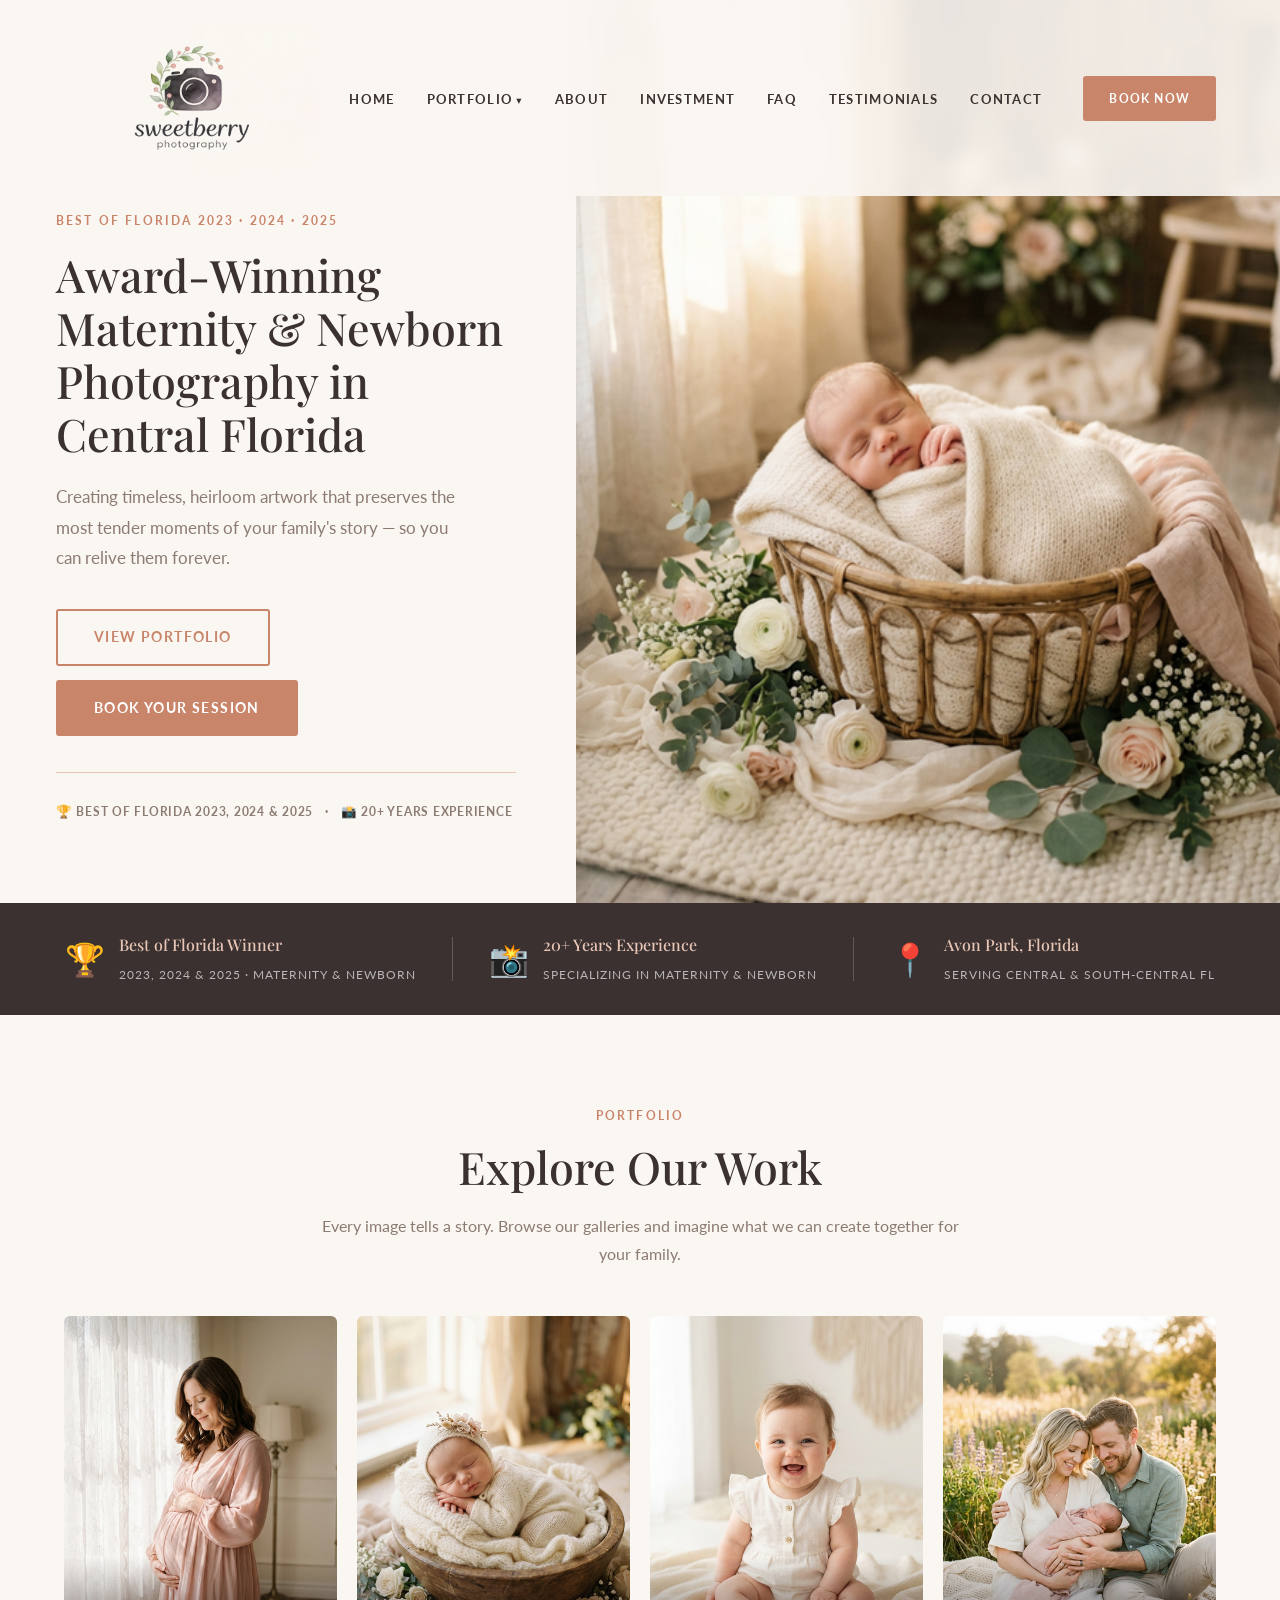
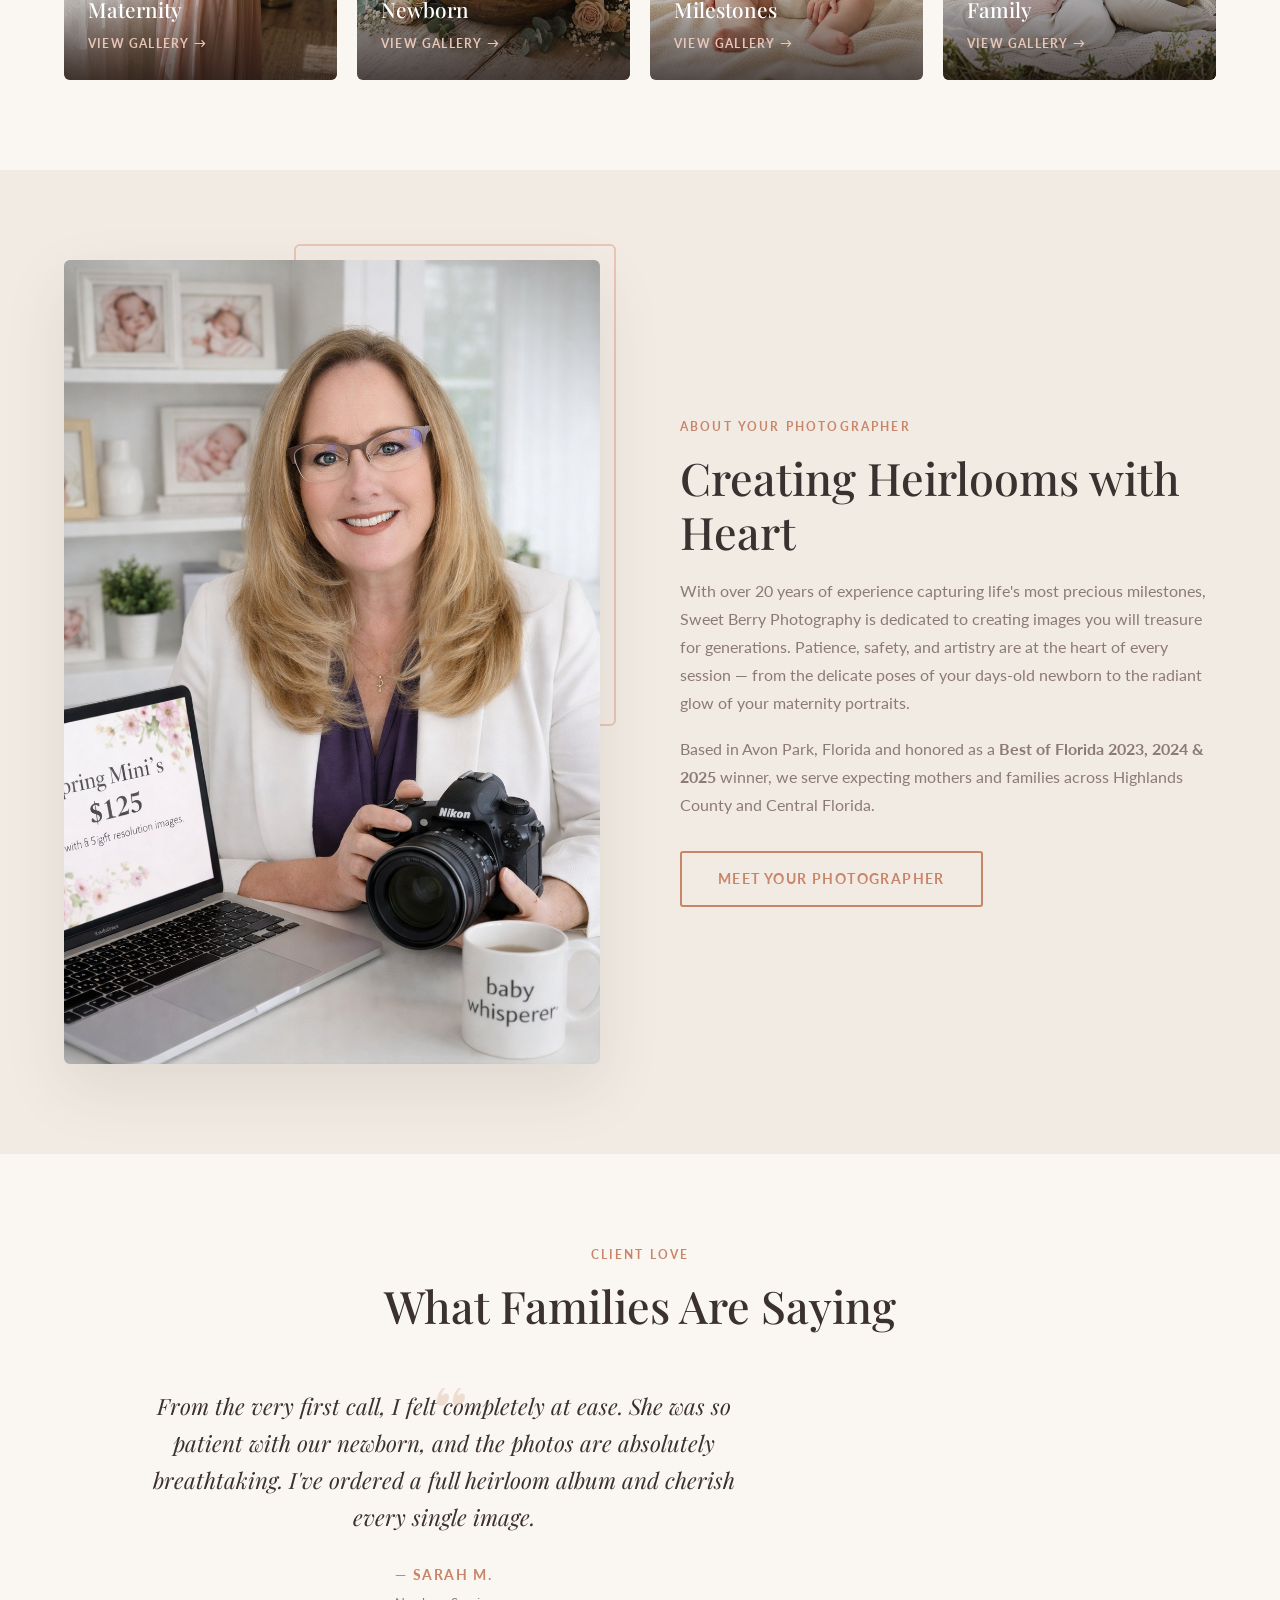
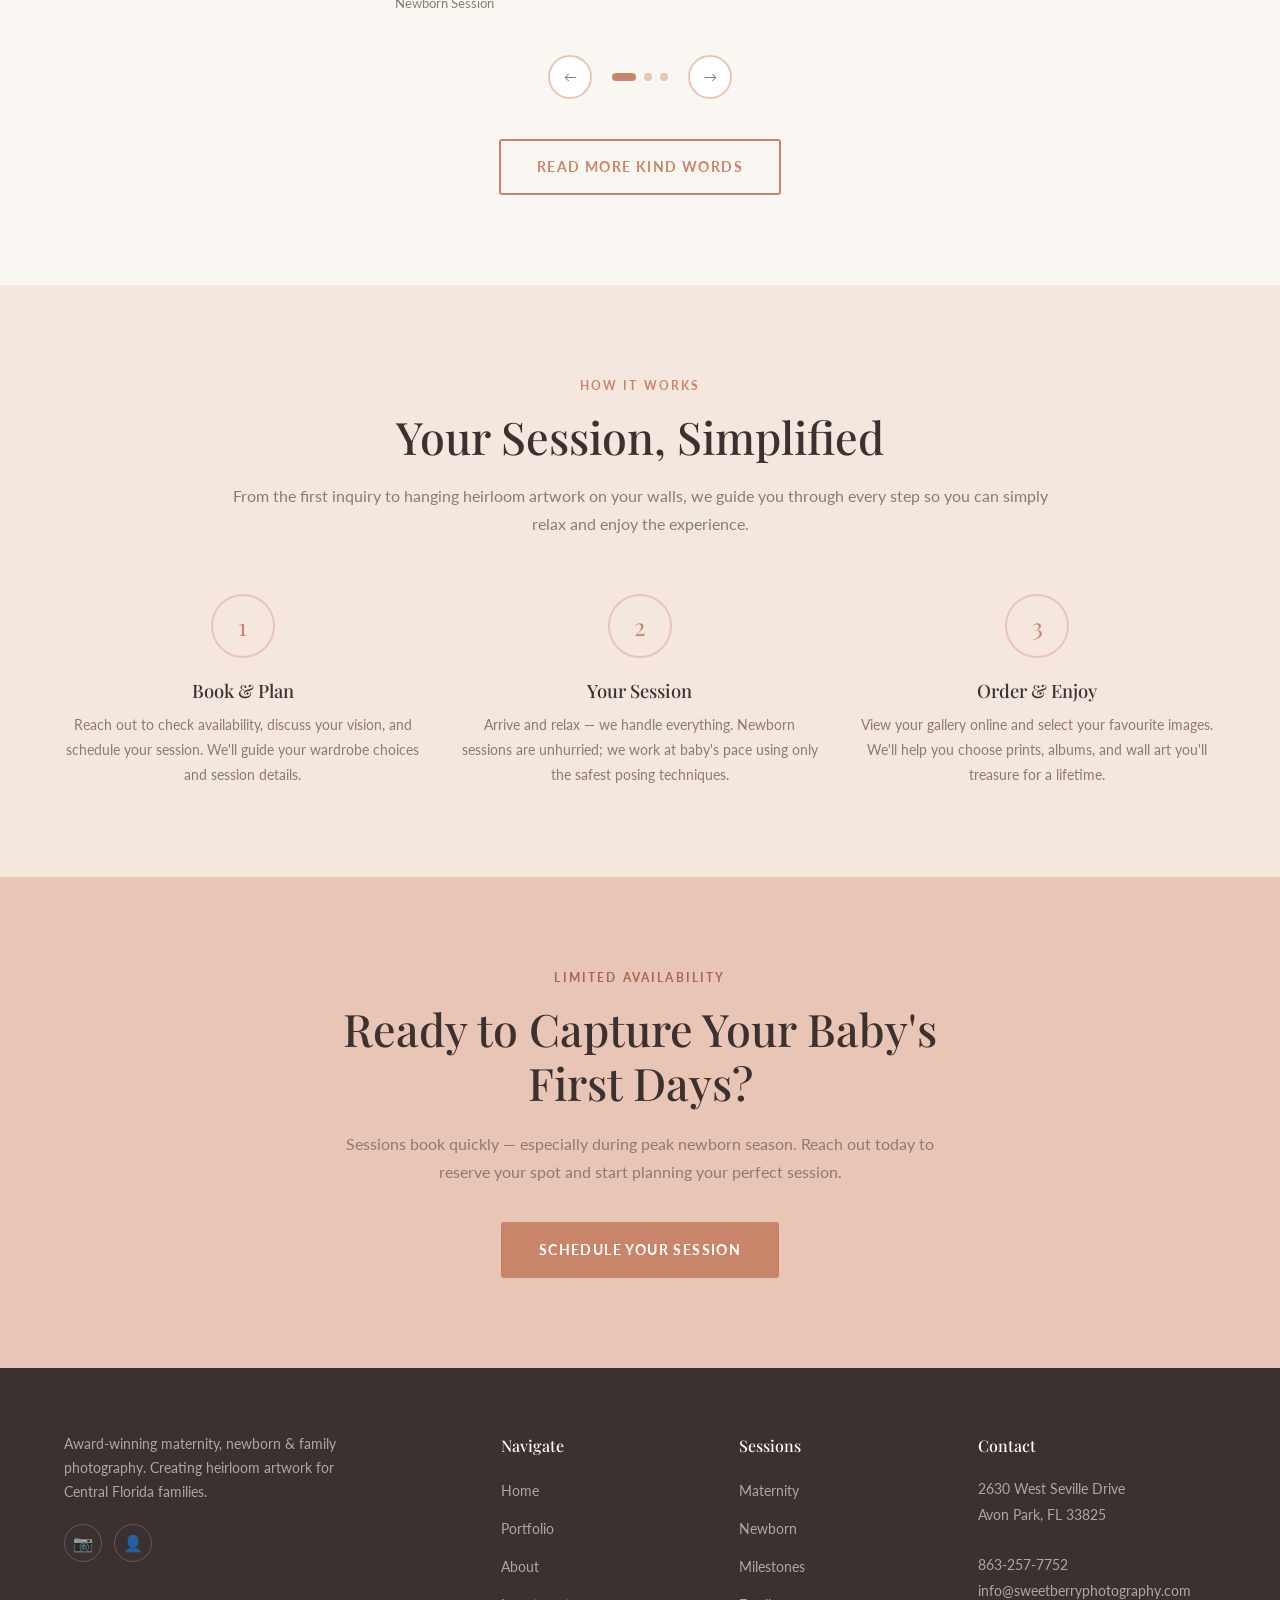
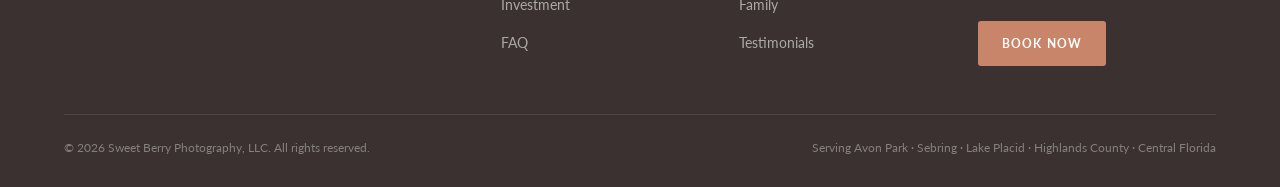
==== index.html @ a36c346c "Add full Sweetberry Photography website project" ====
﻿<!DOCTYPE html>
<html lang="en">

<head>
  <meta charset="UTF-8" />
  <meta name="viewport" content="width=device-width, initial-scale=1.0" />
  <title>Sweet Berry Photography — Award-Winning Maternity & Newborn Photography in Central Florida</title>
  <meta name="description"
    content="Award-winning maternity, newborn, and family photography studio serving Avon Park, Highlands County, and Central Florida. Best of Florida 2023, 2024 & 2025." />
  <link rel="stylesheet" href="css/style.css" />
</head>

<body>

  <!-- ══ NAVIGATION ══ -->
  <nav class="site-nav" id="main-nav" aria-label="Main navigation">
    <div class="nav-inner">
      <a href="index.html" class="nav-logo nav-logo-img"><img src="images/logo-transparent.png" alt="Sweet Berry Photography" /></a>
      <button class="nav-toggle" aria-label="Toggle menu" aria-expanded="false">
        <span></span><span></span><span></span>
      </button>
      <ul class="nav-links" role="list">
        <li><a href="index.html" class="nav-link">Home</a></li>
        <li class="has-dropdown">
          <a href="portfolio.html" class="nav-link">Portfolio</a>
          <ul class="dropdown" role="list">
            <li><a href="portfolio-maternity.html">Maternity</a></li>
            <li><a href="portfolio-newborn.html">Newborn</a></li>
            <li><a href="portfolio-milestones.html">Milestones</a></li>
            <li><a href="portfolio-family.html">Family</a></li>
          </ul>
        </li>
        <li><a href="about.html" class="nav-link">About</a></li>
        <li><a href="investment.html" class="nav-link">Investment</a></li>
        <li><a href="faq.html" class="nav-link">FAQ</a></li>
        <li><a href="testimonials.html" class="nav-link">Testimonials</a></li>
        <li><a href="contact.html" class="nav-link">Contact</a></li>
      </ul>
      <div class="nav-cta">
        <a href="contact.html" class="btn btn-primary">Book Now</a>
      </div>
    </div>
  </nav>

  <!-- ══ HERO ══ -->
  <section class="hero hero-split" aria-label="Hero">
    <!-- Left: text panel -->
    <div class="hero-panel">
      <div class="hero-panel-inner">
        <span class="eyebrow">Best of Florida 2023 · 2024 · 2025</span>
        <h1>Award-Winning Maternity &amp; Newborn Photography in Central Florida</h1>
        <p class="hero-sub">Creating timeless, heirloom artwork that preserves the most tender moments of your family's
          story — so you can relive them forever.</p>
        <div class="hero-btns">
          <a href="portfolio.html" class="btn btn-outline">View Portfolio</a>
          <a href="contact.html" class="btn btn-primary">Book Your Session</a>
        </div>
        <div class="hero-trust">
          <span>🏆 Best of Florida 2023, 2024 &amp; 2025</span>
          <span>·</span>
          <span>📸 20+ Years Experience</span>
        </div>
      </div>
    </div>
    <!-- Right: photo -->
    <div class="hero-photo" style="background-image:url('images/hero.jpg')" role="img"
      aria-label="Newborn photography by Sweet Berry Photography"></div>
  </section>

  <!-- ══ CREDIBILITY STRIP ══ -->
  <div class="credibility" aria-label="Awards and recognition">
    <div class="credibility-inner container">
      <div class="cred-badge">
        <span class="icon">🏆</span>
        <div class="text">
          <strong>Best of Florida Winner</strong>
          <span>2023, 2024 &amp; 2025 · Maternity &amp; Newborn</span>
        </div>
      </div>
      <div class="cred-divider"></div>
      <div class="cred-badge">
        <span class="icon">📸</span>
        <div class="text">
          <strong>20+ Years Experience</strong>
          <span>Specializing in maternity &amp; newborn</span>
        </div>
      </div>
      <div class="cred-divider"></div>
      <div class="cred-badge">
        <span class="icon">📍</span>
        <div class="text">
          <strong>Avon Park, Florida</strong>
          <span>Serving Central &amp; South-Central FL</span>
        </div>
      </div>
    </div>
  </div>

  <!-- ══ FEATURED GALLERIES ══ -->
  <section class="section" aria-labelledby="galleries-heading">
    <div class="container">
      <div class="text-center fade-in" style="margin-bottom:48px">
        <span class="eyebrow">Portfolio</span>
        <h2 id="galleries-heading">Explore Our Work</h2>
        <p class="mx-auto">Every image tells a story. Browse our galleries and imagine what we can create together for
          your family.</p>
      </div>
      <div class="cat-grid">
        <a href="portfolio-maternity.html" class="cat-tile fade-in">
          <img src="images/maternity-thumb.jpg" alt="Maternity photography gallery" loading="lazy" />
          <div class="cat-tile-info">
            <h3>Maternity</h3>
            <span class="cat-link">View Gallery →</span>
          </div>
        </a>
        <a href="portfolio-newborn.html" class="cat-tile fade-in fade-in-delay-1">
          <img src="images/newborn-thumb.jpg" alt="Newborn photography gallery" loading="lazy" />
          <div class="cat-tile-info">
            <h3>Newborn</h3>
            <span class="cat-link">View Gallery →</span>
          </div>
        </a>
        <a href="portfolio-milestones.html" class="cat-tile fade-in fade-in-delay-2">
          <img src="images/milestones-thumb.jpg" alt="Milestones and babies photography gallery" loading="lazy" />
          <div class="cat-tile-info">
            <h3>Milestones</h3>
            <span class="cat-link">View Gallery →</span>
          </div>
        </a>
        <a href="portfolio-family.html" class="cat-tile fade-in fade-in-delay-3">
          <img src="images/family-thumb.jpg" alt="Family photography gallery" loading="lazy" />
          <div class="cat-tile-info">
            <h3>Family</h3>
            <span class="cat-link">View Gallery →</span>
          </div>
        </a>
      </div>
    </div>
  </section>

  <!-- ══ ABOUT PREVIEW ══ -->
  <section class="section section--alt" aria-labelledby="about-heading">
    <div class="container">
      <div class="about-preview">
        <div class="about-img-wrap fade-in">
          <img src="images/about-photographer-new.png" alt="Sweet Berry Photography — the photographer" />
        </div>
        <div class="fade-in fade-in-delay-1">
          <span class="eyebrow">About Your Photographer</span>
          <h2 id="about-heading">Creating Heirlooms with Heart</h2>
          <p style="margin-bottom:18px">With over 20 years of experience capturing life's most precious milestones,
            Sweet Berry Photography is dedicated to creating images you will treasure for generations. Patience, safety,
            and artistry are at the heart of every session — from the delicate poses of your days-old newborn to the
            radiant glow of your maternity portraits.</p>
          <p style="margin-bottom:32px">Based in Avon Park, Florida and honored as a <strong>Best of Florida 2023, 2024
              &amp; 2025</strong> winner, we serve expecting mothers and families across Highlands County and Central
            Florida.</p>
          <a href="about.html" class="btn btn-outline">Meet Your Photographer</a>
        </div>
      </div>
    </div>
  </section>

  <!-- ══ TESTIMONIALS ══ -->
  <section class="section testimonials-section" aria-labelledby="testi-heading">
    <div class="container">
      <div class="text-center fade-in" style="margin-bottom:56px">
        <span class="eyebrow">Client Love</span>
        <h2 id="testi-heading">What Families Are Saying</h2>
      </div>
      <div class="testimonials-carousel">
        <div class="testimonials-track">
          <div class="testimonial-card">
            <p class="testimonial-quote">From the very first call, I felt completely at ease. She was so patient with
              our newborn, and the photos are absolutely breathtaking. I've ordered a full heirloom album and cherish
              every single image.</p>
            <p class="testimonial-name">— Sarah M.</p>
            <p class="testimonial-type">Newborn Session</p>
          </div>
          <div class="testimonial-card">
            <p class="testimonial-quote">My maternity session was an experience I'll never forget. The studio is
              beautiful and I felt so beautiful in the gowns provided. The final images look like they belong in a
              magazine. Worth every penny.</p>
            <p class="testimonial-name">— Jessica R.</p>
            <p class="testimonial-type">Maternity Session</p>
          </div>
          <div class="testimonial-card">
            <p class="testimonial-quote">We've done both maternity and newborn sessions here and the consistency of
              quality and care is incredible. She has a gift for capturing emotion and those quiet, fleeting moments
              with your baby.</p>
            <p class="testimonial-name">— Amanda &amp; Chris T.</p>
            <p class="testimonial-type">Maternity + Newborn Package</p>
          </div>
        </div>
      </div>
      <div class="carousel-controls">
        <button class="carousel-btn carousel-btn-prev" aria-label="Previous testimonial">&#8592;</button>
        <div class="carousel-dots" role="tablist" aria-label="Testimonial navigation"></div>
        <button class="carousel-btn carousel-btn-next" aria-label="Next testimonial">&#8594;</button>
      </div>
      <div class="text-center" style="margin-top:40px">
        <a href="testimonials.html" class="btn btn-outline">Read More Kind Words</a>
      </div>
    </div>
  </section>

  <!-- ══ PROCESS ══ -->
  <section class="section section--blush" aria-labelledby="process-heading">
    <div class="container text-center">
      <span class="eyebrow">How It Works</span>
      <h2 id="process-heading">Your Session, Simplified</h2>
      <p class="mx-auto p-wide">From the first inquiry to hanging heirloom artwork on your walls, we guide you through
        every step so you can simply relax and enjoy the experience.</p>
      <div class="process-steps">
        <div class="process-step fade-in">
          <div class="process-num">1</div>
          <h3>Book &amp; Plan</h3>
          <p>Reach out to check availability, discuss your vision, and schedule your session. We'll guide your wardrobe
            choices and session details.</p>
        </div>
        <div class="process-step fade-in fade-in-delay-1">
          <div class="process-num">2</div>
          <h3>Your Session</h3>
          <p>Arrive and relax — we handle everything. Newborn sessions are unhurried; we work at baby's pace using only
            the safest posing techniques.</p>
        </div>
        <div class="process-step fade-in fade-in-delay-2">
          <div class="process-num">3</div>
          <h3>Order &amp; Enjoy</h3>
          <p>View your gallery online and select your favourite images. We'll help you choose prints, albums, and wall
            art you'll treasure for a lifetime.</p>
        </div>
      </div>
    </div>
  </section>

  <!-- ══ FINAL CTA ══ -->
  <section class="section section--rose text-center" aria-labelledby="cta-heading" style="background:var(--blush)">
    <div class="container fade-in">
      <span class="eyebrow" style="color:var(--rose-dark)">Limited Availability</span>
      <h2 id="cta-heading" style="max-width:600px;margin:0 auto 20px">Ready to Capture Your Baby's First Days?</h2>
      <p class="mx-auto" style="margin-bottom:36px;color:var(--taupe)">Sessions book quickly — especially during peak
        newborn season. Reach out today to reserve your spot and start planning your perfect session.</p>
      <a href="contact.html" class="btn btn-primary">Schedule Your Session</a>
    </div>
  </section>

  <!-- ══ FOOTER ══ -->
  <footer class="site-footer" aria-label="Site footer">
    <div class="container">
      <div class="footer-grid">
        <div class="footer-brand">
          <p>Award-winning maternity, newborn &amp; family photography. Creating heirloom artwork for Central Florida
            families.</p>
          <div class="footer-socials">
            <a href="#" class="footer-social-btn" aria-label="Instagram">&#128247;</a>
            <a href="#" class="footer-social-btn" aria-label="Facebook">&#128100;</a>
          </div>
        </div>
        <div class="footer-col">
          <h4>Navigate</h4>
          <ul>
            <li><a href="index.html">Home</a></li>
            <li><a href="portfolio.html">Portfolio</a></li>
            <li><a href="about.html">About</a></li>
            <li><a href="investment.html">Investment</a></li>
            <li><a href="faq.html">FAQ</a></li>
          </ul>
        </div>
        <div class="footer-col">
          <h4>Sessions</h4>
          <ul>
            <li><a href="portfolio-maternity.html">Maternity</a></li>
            <li><a href="portfolio-newborn.html">Newborn</a></li>
            <li><a href="portfolio-milestones.html">Milestones</a></li>
            <li><a href="portfolio-family.html">Family</a></li>
            <li><a href="testimonials.html">Testimonials</a></li>
          </ul>
        </div>
        <div class="footer-col">
          <h4>Contact</h4>
          <address>
            2630 West Seville Drive<br />Avon Park, FL 33825<br /><br />
            <a href="tel:8632577752">863-257-7752</a><br />
            <a href="mailto:info@sweetberryphotography.com">info@sweetberryphotography.com</a>
          </address>
          <div style="margin-top:18px">
            <a href="contact.html" class="btn btn-primary" style="padding:10px 22px;font-size:.75rem">Book Now</a>
          </div>
        </div>
      </div>
      <div class="footer-bottom">
        <p>© 2026 Sweet Berry Photography, LLC. All rights reserved.</p>
        <p>Serving Avon Park · Sebring · Lake Placid · Highlands County · Central Florida</p>
      </div>
    </div>
  </footer>

  <!-- ══ LIGHTBOX ══ -->
  <div class="lightbox" id="lightbox" role="dialog" aria-modal="true" aria-label="Image lightbox">
    <button class="lb-close" aria-label="Close lightbox">✕</button>
    <button class="lb-prev" aria-label="Previous image">&#8592;</button>
    <img src="" alt="Gallery image" />
    <button class="lb-next" aria-label="Next image">&#8594;</button>
  </div>

  <script src="js/main.js"></script>
</body>

</html>
---- css/style.css ----
/* ============================================================
   Sweet Berry Photography — Design System & Styles
   ============================================================ */

/* ── Google Fonts ── */
@import url('https://fonts.googleapis.com/css2?family=Playfair+Display:ital,wght@0,400;0,500;0,600;0,700;1,400;1,500&family=Lato:wght@300;400;700&display=swap');

/* ── CSS Custom Properties ── */
:root {
  --cream: #FAF6F1;
  --cream-mid: #F2EBE3;
  --blush: #E8C5B5;
  --blush-lt: #F5E6DE;
  --rose: #C9856A;
  --rose-dark: #A86650;
  --taupe: #8C7B73;
  --charcoal: #3A3130;
  --white: #FFFFFF;
  --shadow: rgba(58, 49, 48, .10);
  --transition: .35s cubic-bezier(.4, 0, .2, 1);
  --ff-serif: 'Playfair Display', Georgia, serif;
  --ff-sans: 'Lato', system-ui, sans-serif;
  --max-w: 1200px;
}

/* ── Reset ── */
*,
*::before,
*::after {
  box-sizing: border-box;
  margin: 0;
  padding: 0;
}

html {
  scroll-behavior: smooth;
  font-size: 16px;
}

body {
  font-family: var(--ff-sans);
  color: var(--charcoal);
  background: var(--cream);
  line-height: 1.75;
}

img {
  display: block;
  max-width: 100%;
  height: auto;
}

a {
  color: inherit;
  text-decoration: none;
}

button {
  cursor: pointer;
  border: none;
  background: none;
  font-family: var(--ff-sans);
}

/* ── Utility ── */
.container {
  max-width: var(--max-w);
  margin: 0 auto;
  padding: 0 24px;
}

.section {
  padding: 90px 0;
}

.section--alt {
  background: var(--cream-mid);
}

.section--blush {
  background: var(--blush-lt);
}

.section--rose {
  background: var(--blush);
}

.text-center {
  text-align: center;
}

.eyebrow {
  font-family: var(--ff-sans);
  font-size: .75rem;
  font-weight: 700;
  letter-spacing: .18em;
  text-transform: uppercase;
  color: var(--rose);
  margin-bottom: 14px;
  display: block;
}

h1,
h2,
h3 {
  font-family: var(--ff-serif);
  font-weight: 500;
  line-height: 1.2;
  color: var(--charcoal);
}

h1 {
  font-size: clamp(2.2rem, 5vw, 3.6rem);
}

h2 {
  font-size: clamp(1.8rem, 3.5vw, 2.8rem);
  margin-bottom: 18px;
}

h3 {
  font-size: clamp(1.2rem, 2vw, 1.6rem);
}

p {
  color: var(--taupe);
  font-size: 1rem;
  max-width: 640px;
}

.p-wide {
  max-width: 820px;
}

.mx-auto {
  margin-left: auto;
  margin-right: auto;
}

/* ── Buttons ── */
.btn {
  display: inline-block;
  padding: 14px 36px;
  font-family: var(--ff-sans);
  font-size: .875rem;
  font-weight: 700;
  letter-spacing: .1em;
  text-transform: uppercase;
  border-radius: 3px;
  transition: var(--transition);
}

.btn-primary {
  background: var(--rose);
  color: var(--white);
  border: 2px solid var(--rose);
}

.btn-primary:hover {
  background: var(--rose-dark);
  border-color: var(--rose-dark);
  transform: translateY(-2px);
  box-shadow: 0 8px 24px var(--shadow);
}

.btn-ghost {
  background: transparent;
  color: var(--white);
  border: 2px solid var(--white);
}

.btn-ghost:hover {
  background: var(--white);
  color: var(--rose);
  transform: translateY(-2px);
}

.btn-outline {
  background: transparent;
  color: var(--rose);
  border: 2px solid var(--rose);
}

.btn-outline:hover {
  background: var(--rose);
  color: var(--white);
  transform: translateY(-2px);
}

.btn-dark {
  background: var(--charcoal);
  color: var(--white);
  border: 2px solid var(--charcoal);
}

.btn-dark:hover {
  background: transparent;
  color: var(--charcoal);
}

/* ── Navigation ── */
.site-nav {
  position: fixed;
  top: 0;
  left: 0;
  right: 0;
  z-index: 1000;
  transition: background var(--transition), box-shadow var(--transition);
  padding: 0;
}

.site-nav.scrolled {
  background: rgba(250, 246, 241, .97);
  box-shadow: 0 2px 24px var(--shadow);
  backdrop-filter: blur(8px);
}

.site-nav.scrolled .nav-logo {
  color: var(--charcoal);
}

.site-nav.scrolled .nav-link {
  color: var(--charcoal);
}

.nav-inner {
  display: flex;
  align-items: center;
  justify-content: space-between;
  max-width: var(--max-w);
  margin: 0 auto;
  padding: 22px 24px;
}

.nav-logo {
  font-family: var(--ff-serif);
  font-size: 1.4rem;
  font-weight: 600;
  color: var(--white);
  letter-spacing: .03em;
  transition: color var(--transition);
  line-height: 1.1;
}

.nav-logo span {
  display: block;
  font-size: .75rem;
  font-weight: 300;
  letter-spacing: .12em;
  text-transform: uppercase;
  font-family: var(--ff-sans);
}

/* ── Logo image in nav ── */
.nav-logo-img {
  display: flex;
  align-items: center;
  padding: 4px 0;
  background: none;
}

.nav-logo-img img {
  height: 144px;
  width: auto;
  display: block;
}

/* Footer logo — inverted for dark background */
.footer-logo-img img {
  height: 120px;
  filter: brightness(0) invert(1);
  opacity: .85;
}

.nav-links {
  display: flex;
  align-items: center;
  gap: 8px;
  list-style: none;
}

.nav-link {
  font-size: .8rem;
  font-weight: 700;
  letter-spacing: .1em;
  text-transform: uppercase;
  color: var(--white);
  padding: 8px 12px;
  border-radius: 3px;
  transition: var(--transition);
  white-space: nowrap;
}

.nav-link:hover {
  color: var(--rose);
}

/* Dropdown */
.has-dropdown {
  position: relative;
}

.has-dropdown>.nav-link::after {
  content: ' ▾';
  font-size: .65rem;
}

.dropdown {
  position: absolute;
  top: calc(100% + 8px);
  left: 50%;
  transform: translateX(-50%);
  background: var(--white);
  border-radius: 6px;
  box-shadow: 0 12px 40px var(--shadow);
  min-width: 180px;
  list-style: none;
  padding: 10px 0;
  opacity: 0;
  pointer-events: none;
  transition: opacity var(--transition), transform var(--transition);
  transform: translateX(-50%) translateY(6px);
}

.has-dropdown:hover .dropdown {
  opacity: 1;
  pointer-events: all;
  transform: translateX(-50%) translateY(0);
}

.dropdown li a {
  display: block;
  padding: 10px 20px;
  font-size: .8rem;
  font-weight: 700;
  letter-spacing: .08em;
  text-transform: uppercase;
  color: var(--charcoal);
  transition: color var(--transition);
}

.dropdown li a:hover {
  color: var(--rose);
}

.nav-cta {
  margin-left: 12px;
}

.nav-cta .btn {
  padding: 10px 24px;
  font-size: .75rem;
}

/* Hamburger */
.nav-toggle {
  display: none;
  flex-direction: column;
  gap: 5px;
  padding: 6px;
  cursor: pointer;
}

.nav-toggle span {
  display: block;
  width: 24px;
  height: 2px;
  background: var(--white);
  border-radius: 2px;
  transition: var(--transition);
}

.site-nav.scrolled .nav-toggle span {
  background: var(--charcoal);
}

/* ── Hero (base) ── */
.hero {
  position: relative;
  min-height: 100vh;
  display: flex;
  align-items: stretch;
  overflow: hidden;
}

/* ── Split-panel Hero ── */
.hero-split {
  flex-direction: row;
  min-height: 100vh;
}

/* Left: cream text panel */
.hero-panel {
  position: relative;
  z-index: 2;
  width: 45%;
  flex-shrink: 0;
  background: var(--cream);
  display: flex;
  align-items: center;
  padding: 210px 56px 80px 56px;
  box-shadow: 6px 0 40px rgba(58, 49, 48, .10);
}

.hero-panel-inner {
  max-width: 460px;
}

.hero-panel-inner .eyebrow {
  color: var(--rose);
  margin-bottom: 18px;
}

.hero-panel-inner h1 {
  font-size: clamp(2rem, 3.5vw, 3rem);
  color: var(--charcoal);
  margin-bottom: 22px;
  line-height: 1.18;
}

.hero-sub {
  color: var(--taupe);
  font-size: 1.05rem;
  line-height: 1.8;
  margin-bottom: 36px;
  max-width: 400px;
}

.hero-btns {
  display: flex;
  gap: 14px;
  flex-wrap: wrap;
  margin-bottom: 36px;
}

.hero-trust {
  display: flex;
  align-items: center;
  gap: 12px;
  flex-wrap: wrap;
  font-size: .78rem;
  font-weight: 700;
  letter-spacing: .06em;
  color: var(--taupe);
  text-transform: uppercase;
  padding-top: 28px;
  border-top: 1px solid var(--blush);
}

/* Right: full-bleed photo */
.hero-photo {
  flex: 1;
  background-size: cover;
  background-position: center;
  background-repeat: no-repeat;
  animation: kenburns 18s ease-in-out infinite alternate;
  position: relative;
}

.hero-photo::after {
  content: '';
  position: absolute;
  inset: 0;
  background: linear-gradient(to right, rgba(250, 246, 241, .18) 0%, transparent 30%);
}

@keyframes kenburns {
  from {
    transform: scale(1.0);
  }

  to {
    transform: scale(1.06);
  }
}




/* Override nav color for split hero page — scrolled style always */
body:has(.hero-split) .site-nav:not(.scrolled) {
  background: rgba(250, 246, 241, .92);
  backdrop-filter: blur(8px);
}

body:has(.hero-split) .site-nav:not(.scrolled) .nav-logo {
  color: var(--charcoal);
}

body:has(.hero-split) .site-nav:not(.scrolled) .nav-link {
  color: var(--charcoal);
}

body:has(.hero-split) .site-nav:not(.scrolled) .nav-toggle span {
  background: var(--charcoal);
}

/* Mobile: stack hero vertically */
@media (max-width: 900px) {
  .hero-split {
    flex-direction: column;
    min-height: auto;
  }

  .hero-panel {
    width: 100%;
    padding: 110px 28px 56px;
  }

  .hero-panel-inner {
    max-width: 100%;
  }

  .hero-photo {
    width: 100%;
    height: 56vw;
    min-height: 280px;
    flex: none;
    animation: none;
  }

  .hero-photo::after {
    display: none;
  }
}

/* ── Credibility Strip ── */
.credibility {
  background: var(--charcoal);
  padding: 28px 0;
  text-align: center;
}

.credibility-inner {
  display: flex;
  align-items: center;
  justify-content: center;
  gap: 36px;
  flex-wrap: wrap;
}

.cred-badge {
  display: flex;
  align-items: center;
  gap: 14px;
}

.cred-badge .icon {
  font-size: 2rem;
}

.cred-badge .text {
  text-align: left;
}

.cred-badge .text strong {
  display: block;
  color: var(--blush);
  font-family: var(--ff-serif);
  font-size: 1rem;
  font-weight: 500;
}

.cred-badge .text span {
  color: rgba(255, 255, 255, .65);
  font-size: .78rem;
  letter-spacing: .08em;
  text-transform: uppercase;
}

.cred-divider {
  width: 1px;
  height: 44px;
  background: rgba(255, 255, 255, .2);
}

/* ── Gallery Grid ── */
.gallery-grid {
  display: grid;
  grid-template-columns: repeat(auto-fill, minmax(280px, 1fr));
  gap: 6px;
}

.gallery-item {
  position: relative;
  overflow: hidden;
  aspect-ratio: 4/5;
  cursor: pointer;
}

.gallery-item img {
  width: 100%;
  height: 100%;
  object-fit: cover;
  transition: transform .6s cubic-bezier(.4, 0, .2, 1);
}

.gallery-item:hover img {
  transform: scale(1.06);
}

.gallery-item .gallery-overlay {
  position: absolute;
  inset: 0;
  background: rgba(58, 49, 48, 0);
  display: flex;
  align-items: center;
  justify-content: center;
  transition: background var(--transition);
}

.gallery-item:hover .gallery-overlay {
  background: rgba(58, 49, 48, .28);
}

.gallery-overlay svg {
  opacity: 0;
  transition: opacity var(--transition);
  color: white;
}

.gallery-item:hover .gallery-overlay svg {
  opacity: 1;
}

/* ── Category Tiles (home featured galleries) ── */
.cat-grid {
  display: grid;
  grid-template-columns: repeat(4, 1fr);
  gap: 20px;
}

.cat-tile {
  position: relative;
  overflow: hidden;
  border-radius: 6px;
  aspect-ratio: 3/4;
  display: block;
}

.cat-tile img {
  width: 100%;
  height: 100%;
  object-fit: cover;
  transition: transform .6s cubic-bezier(.4, 0, .2, 1);
}

.cat-tile:hover img {
  transform: scale(1.06);
}

.cat-tile-info {
  position: absolute;
  bottom: 0;
  left: 0;
  right: 0;
  background: linear-gradient(to top, rgba(30, 20, 18, .75) 0%, transparent 100%);
  padding: 40px 24px 24px;
  color: white;
}

.cat-tile-info h3 {
  color: white;
  font-size: 1.3rem;
  margin-bottom: 6px;
}

.cat-tile-info .cat-link {
  font-size: .75rem;
  font-weight: 700;
  letter-spacing: .1em;
  text-transform: uppercase;
  color: var(--blush);
  display: inline-flex;
  align-items: center;
  gap: 6px;
  transition: gap var(--transition);
}

.cat-tile:hover .cat-link {
  gap: 10px;
}

/* ── About Preview ── */
.about-preview {
  display: grid;
  grid-template-columns: 1fr 1fr;
  gap: 80px;
  align-items: center;
}

.about-img-wrap {
  position: relative;
}

.about-img-wrap img {
  width: 100%;
  border-radius: 6px;
  box-shadow: 0 24px 64px var(--shadow);
}

.about-img-wrap::before {
  content: '';
  position: absolute;
  inset: -16px -16px auto auto;
  width: 60%;
  height: 60%;
  border: 2px solid var(--blush);
  border-radius: 6px;
  z-index: -1;
}

/* ── Testimonials ── */
.testimonials-carousel {
  position: relative;
  overflow: hidden;
}

.testimonials-track {
  display: flex;
  transition: transform .5s cubic-bezier(.4, 0, .2, 1);
}

.testimonial-card {
  min-width: 100%;
  padding: 0 60px;
  text-align: center;
}

.testimonial-quote {
  font-family: var(--ff-serif);
  font-size: clamp(1.1rem, 2vw, 1.4rem);
  font-style: italic;
  color: var(--charcoal);
  line-height: 1.65;
  margin-bottom: 28px;
  position: relative;
}

.testimonial-quote::before {
  content: '\201C';
  font-size: 6rem;
  color: var(--blush);
  position: absolute;
  top: -24px;
  left: 50%;
  transform: translateX(-50%);
  line-height: 1;
  opacity: .5;
  font-family: var(--ff-serif);
}

.testimonial-name {
  font-size: .85rem;
  font-weight: 700;
  letter-spacing: .12em;
  text-transform: uppercase;
  color: var(--rose);
}

.testimonial-type {
  font-size: .8rem;
  color: var(--taupe);
  margin-top: 4px;
}

.carousel-controls {
  display: flex;
  align-items: center;
  justify-content: center;
  gap: 20px;
  margin-top: 40px;
}

.carousel-btn {
  width: 44px;
  height: 44px;
  border-radius: 50%;
  border: 2px solid var(--blush);
  display: flex;
  align-items: center;
  justify-content: center;
  color: var(--taupe);
  transition: var(--transition);
  background: white;
}

.carousel-btn:hover {
  border-color: var(--rose);
  color: var(--rose);
  background: var(--blush-lt);
}

.carousel-dots {
  display: flex;
  gap: 8px;
}

.carousel-dot {
  width: 8px;
  height: 8px;
  border-radius: 50%;
  background: var(--blush);
  transition: var(--transition);
}

.carousel-dot.active {
  background: var(--rose);
  width: 24px;
  border-radius: 4px;
}

/* ── Process Steps ── */
.process-steps {
  display: grid;
  grid-template-columns: repeat(3, 1fr);
  gap: 40px;
  margin-top: 56px;
}

.process-step {
  text-align: center;
}

.process-num {
  width: 64px;
  height: 64px;
  border-radius: 50%;
  background: var(--blush-lt);
  border: 2px solid var(--blush);
  display: flex;
  align-items: center;
  justify-content: center;
  margin: 0 auto 22px;
  font-family: var(--ff-serif);
  font-size: 1.5rem;
  color: var(--rose);
}

.process-step h3 {
  font-size: 1.15rem;
  margin-bottom: 10px;
}

.process-step p {
  font-size: .9rem;
  margin: 0 auto;
}

/* ── Packages ── */
.packages-grid {
  display: grid;
  grid-template-columns: repeat(2, 1fr);
  gap: 28px;
  margin-top: 48px;
}

.package-card {
  background: white;
  border-radius: 10px;
  padding: 40px 36px;
  box-shadow: 0 4px 24px var(--shadow);
  transition: transform var(--transition), box-shadow var(--transition);
  position: relative;
}

.package-card:hover {
  transform: translateY(-6px);
  box-shadow: 0 16px 48px var(--shadow);
}

.package-card.featured {
  border: 2px solid var(--rose);
}

.package-badge {
  position: absolute;
  top: -14px;
  left: 50%;
  transform: translateX(-50%);
  background: var(--rose);
  color: white;
  font-size: .7rem;
  font-weight: 700;
  letter-spacing: .12em;
  text-transform: uppercase;
  padding: 4px 18px;
  border-radius: 20px;
}

.package-card h3 {
  font-size: 1.5rem;
  margin-bottom: 8px;
}

.package-price {
  font-family: var(--ff-serif);
  font-size: 2.2rem;
  color: var(--rose);
  margin-bottom: 6px;
}

.package-price sup {
  font-size: 1.2rem;
}

.package-from {
  font-size: .75rem;
  color: var(--taupe);
  text-transform: uppercase;
  letter-spacing: .08em;
  margin-bottom: 20px;
}

.package-details {
  color: var(--taupe);
  font-size: .9rem;
  margin-bottom: 6px;
  display: block;
}

.package-includes {
  list-style: none;
  margin: 20px 0 28px;
}

.package-includes li {
  padding: 7px 0;
  border-bottom: 1px solid var(--cream-mid);
  font-size: .9rem;
  color: var(--taupe);
  display: flex;
  align-items: center;
  gap: 10px;
}

.package-includes li::before {
  content: '✓';
  color: var(--rose);
  font-weight: 700;
  flex-shrink: 0;
}

/* ── FAQ ── */
.faq-list {
  max-width: 780px;
  margin: 0 auto;
}

.faq-item {
  border-bottom: 1px solid var(--blush);
}

.faq-question {
  width: 100%;
  text-align: left;
  padding: 22px 0;
  font-family: var(--ff-sans);
  font-size: 1rem;
  font-weight: 700;
  color: var(--charcoal);
  display: flex;
  align-items: center;
  justify-content: space-between;
  gap: 16px;
  transition: color var(--transition);
}

.faq-question:hover {
  color: var(--rose);
}

.faq-question.active {
  color: var(--rose);
}

.faq-icon {
  width: 22px;
  height: 22px;
  flex-shrink: 0;
  transition: transform var(--transition);
  color: var(--rose);
}

.faq-question.active .faq-icon {
  transform: rotate(45deg);
}

.faq-answer {
  max-height: 0;
  overflow: hidden;
  transition: max-height .45s cubic-bezier(.4, 0, .2, 1), padding .3s;
}

.faq-answer-inner {
  padding-bottom: 22px;
  color: var(--taupe);
  font-size: .95rem;
  line-height: 1.8;
}

/* ── Contact Form ── */
.contact-grid {
  display: grid;
  grid-template-columns: 1fr 1fr;
  gap: 80px;
  align-items: start;
}

.contact-info h2 {
  margin-bottom: 20px;
}

.contact-info p {
  margin-bottom: 28px;
}

.contact-detail {
  display: flex;
  align-items: center;
  gap: 14px;
  margin-bottom: 16px;
}

.contact-detail .ic {
  font-size: 1.3rem;
}

.contact-detail a {
  color: var(--taupe);
  transition: color var(--transition);
}

.contact-detail a:hover {
  color: var(--rose);
}

.contact-form {
  display: grid;
  gap: 18px;
}

.form-row {
  display: grid;
  grid-template-columns: 1fr 1fr;
  gap: 18px;
}

.form-group {
  display: flex;
  flex-direction: column;
  gap: 6px;
}

.form-group label {
  font-size: .8rem;
  font-weight: 700;
  letter-spacing: .08em;
  text-transform: uppercase;
  color: var(--taupe);
}

.form-group input,
.form-group select,
.form-group textarea {
  padding: 13px 16px;
  border: 1.5px solid var(--blush);
  border-radius: 4px;
  font-family: var(--ff-sans);
  font-size: .95rem;
  color: var(--charcoal);
  background: white;
  transition: border-color var(--transition);
  outline: none;
}

.form-group input:focus,
.form-group select:focus,
.form-group textarea:focus {
  border-color: var(--rose);
}

.form-group textarea {
  min-height: 130px;
  resize: vertical;
}

.form-group input.error,
.form-group select.error,
.form-group textarea.error {
  border-color: #c0392b;
}

.form-error {
  font-size: .78rem;
  color: #c0392b;
}

.form-success {
  background: #f0faf0;
  border: 1.5px solid #7ec8a4;
  border-radius: 6px;
  padding: 18px 22px;
  color: #2d6a4f;
  font-size: .95rem;
  display: none;
}

.form-note {
  font-size: .82rem;
  color: var(--taupe);
  font-style: italic;
}

/* ── Testimonial Grid (page) ── */
.testi-grid {
  display: grid;
  grid-template-columns: repeat(3, 1fr);
  gap: 28px;
  margin-top: 48px;
}

.testi-card {
  background: white;
  border-radius: 10px;
  padding: 36px 28px;
  box-shadow: 0 4px 24px var(--shadow);
}

.testi-card .stars {
  color: var(--rose);
  font-size: 1.1rem;
  margin-bottom: 16px;
  letter-spacing: 2px;
}

.testi-card blockquote {
  font-family: var(--ff-serif);
  font-style: italic;
  color: var(--charcoal);
  font-size: 1rem;
  line-height: 1.7;
  margin-bottom: 18px;
}

.testi-card .testi-name {
  font-size: .8rem;
  font-weight: 700;
  letter-spacing: .1em;
  text-transform: uppercase;
  color: var(--rose);
}

.testi-card .testi-type {
  font-size: .78rem;
  color: var(--taupe);
  margin-top: 3px;
}

/* ── Spotlight Story ── */
.spotlight {
  display: grid;
  grid-template-columns: 1fr 1fr;
  gap: 56px;
  align-items: center;
  padding: 56px 0;
}

.spotlight:not(:last-child) {
  border-bottom: 1px solid var(--blush);
}

.spotlight img {
  border-radius: 8px;
  box-shadow: 0 8px 32px var(--shadow);
}

.spotlight blockquote {
  font-family: var(--ff-serif);
  font-size: 1.2rem;
  font-style: italic;
  color: var(--charcoal);
  line-height: 1.65;
  margin: 20px 0;
}

/* ── Portfolio Intro ── */
.portfolio-intro {
  text-align: center;
  max-width: 640px;
  margin: 0 auto 56px;
}

.portfolio-intro p {
  margin: 0 auto;
}

/* ── About Page ── */
.about-story {
  display: grid;
  grid-template-columns: 1fr 1.2fr;
  gap: 80px;
  align-items: start;
}

.about-large-img {
  border-radius: 8px;
  width: 100%;
  box-shadow: 0 24px 64px var(--shadow);
}

.studio-values {
  display: grid;
  grid-template-columns: repeat(2, 1fr);
  gap: 24px;
  margin-top: 48px;
}

.value-card {
  background: white;
  border-radius: 8px;
  padding: 28px;
  box-shadow: 0 4px 16px var(--shadow);
}

.value-icon {
  font-size: 2rem;
  margin-bottom: 12px;
}

.value-card h3 {
  font-size: 1.1rem;
  margin-bottom: 8px;
}

.value-card p {
  font-size: .9rem;
}

/* ── Footer ── */
.site-footer {
  background: var(--charcoal);
  color: rgba(255, 255, 255, .7);
  padding: 64px 0 28px;
}

.footer-grid {
  display: grid;
  grid-template-columns: 2fr 1fr 1fr 1.2fr;
  gap: 40px;
  margin-bottom: 48px;
}

.footer-brand .nav-logo {
  color: white;
  display: block;
  margin-bottom: 14px;
}

.footer-brand p {
  font-size: .88rem;
  max-width: 280px;
  line-height: 1.7;
  color: rgba(255, 255, 255, .58);
}

.footer-socials {
  display: flex;
  gap: 12px;
  margin-top: 20px;
}

.footer-social-btn {
  width: 38px;
  height: 38px;
  border-radius: 50%;
  border: 1px solid rgba(255, 255, 255, .2);
  display: flex;
  align-items: center;
  justify-content: center;
  color: rgba(255, 255, 255, .7);
  font-size: 1rem;
  transition: var(--transition);
}

.footer-social-btn:hover {
  border-color: var(--blush);
  color: var(--blush);
}

.footer-col h4 {
  font-family: var(--ff-serif);
  font-size: 1rem;
  color: white;
  font-weight: 500;
  margin-bottom: 16px;
}

.footer-col ul {
  list-style: none;
}

.footer-col ul li {
  margin-bottom: 10px;
}

.footer-col ul li a {
  font-size: .85rem;
  color: rgba(255, 255, 255, .58);
  transition: color var(--transition);
}

.footer-col ul li a:hover {
  color: var(--blush);
}

.footer-col address {
  font-style: normal;
  font-size: .88rem;
  line-height: 1.8;
  color: rgba(255, 255, 255, .58);
}

.footer-col address a {
  color: rgba(255, 255, 255, .58);
  transition: color var(--transition);
}

.footer-col address a:hover {
  color: var(--blush);
}

.footer-bottom {
  border-top: 1px solid rgba(255, 255, 255, .1);
  padding-top: 22px;
  display: flex;
  justify-content: space-between;
  align-items: center;
  flex-wrap: wrap;
  gap: 10px;
}

.footer-bottom p {
  font-size: .78rem;
  color: rgba(255, 255, 255, .38);
  max-width: none;
}

/* ── Lightbox ── */
.lightbox {
  position: fixed;
  inset: 0;
  background: rgba(20, 14, 12, .95);
  z-index: 9999;
  display: flex;
  align-items: center;
  justify-content: center;
  opacity: 0;
  pointer-events: none;
  transition: opacity .3s;
}

.lightbox.open {
  opacity: 1;
  pointer-events: all;
}

.lightbox img {
  max-width: 90vw;
  max-height: 88vh;
  border-radius: 4px;
  box-shadow: 0 24px 80px rgba(0, 0, 0, .6);
  object-fit: contain;
}

.lb-close,
.lb-prev,
.lb-next {
  position: absolute;
  color: white;
  background: rgba(255, 255, 255, .12);
  border: none;
  border-radius: 50%;
  width: 48px;
  height: 48px;
  display: flex;
  align-items: center;
  justify-content: center;
  font-size: 1.3rem;
  cursor: pointer;
  transition: background var(--transition);
}

.lb-close:hover,
.lb-prev:hover,
.lb-next:hover {
  background: rgba(255, 255, 255, .28);
}

.lb-close {
  top: 20px;
  right: 20px;
}

.lb-prev {
  left: 20px;
  top: 50%;
  transform: translateY(-50%);
}

.lb-next {
  right: 20px;
  top: 50%;
  transform: translateY(-50%);
}

/* ── Page Hero (sub-pages) ── */
.page-hero {
  background-color: var(--charcoal);
  background-size: cover;
  background-position: center;
  min-height: 380px;
  display: flex;
  align-items: center;
  justify-content: center;
  text-align: center;
  position: relative;
}

.page-hero::after {
  content: '';
  position: absolute;
  inset: 0;
  background: rgba(30, 20, 18, .55);
}

.page-hero-content {
  position: relative;
  z-index: 1;
  color: white;
  padding: 210px 24px 60px;
}

.page-hero-content h1 {
  color: white;
  margin-bottom: 14px;
}

.page-hero-content p {
  color: rgba(255, 255, 255, .78);
  margin: 0 auto;
  max-width: 560px;
}

/* ── Scroll Fade In ── */
.fade-in {
  opacity: 0;
  transform: translateY(30px);
  transition: opacity .7s cubic-bezier(.4, 0, .2, 1), transform .7s cubic-bezier(.4, 0, .2, 1);
}

.fade-in.visible {
  opacity: 1;
  transform: translateY(0);
}

.fade-in-delay-1 {
  transition-delay: .1s;
}

.fade-in-delay-2 {
  transition-delay: .2s;
}

.fade-in-delay-3 {
  transition-delay: .3s;
}

.fade-in-delay-4 {
  transition-delay: .4s;
}

/* ── Mobile Responsive ── */
@media (max-width: 992px) {
  .cat-grid {
    grid-template-columns: repeat(2, 1fr);
  }

  .packages-grid {
    grid-template-columns: 1fr;
    max-width: 560px;
    margin-left: auto;
    margin-right: auto;
  }

  .about-preview {
    grid-template-columns: 1fr;
    gap: 40px;
  }

  .about-story {
    grid-template-columns: 1fr;
    gap: 40px;
  }

  .contact-grid {
    grid-template-columns: 1fr;
    gap: 48px;
  }

  .testi-grid {
    grid-template-columns: repeat(2, 1fr);
  }

  .footer-grid {
    grid-template-columns: 1fr 1fr;
  }

  .spotlight {
    grid-template-columns: 1fr;
    gap: 32px;
  }

  .studio-values {
    grid-template-columns: 1fr;
  }
}

@media (max-width: 768px) {
  .section {
    padding: 64px 0;
  }

  .nav-links,
  .nav-cta {
    display: none;
  }

  .nav-toggle {
    display: flex;
  }

  .site-nav.mobile-open .nav-links,
  .site-nav.mobile-open .nav-cta {
    display: flex;
  }

  .site-nav.mobile-open {
    background: var(--cream);
    box-shadow: 0 2px 24px var(--shadow);
  }

  .site-nav.mobile-open .nav-toggle span {
    background: var(--charcoal);
  }

  .site-nav.mobile-open .nav-logo {
    color: var(--charcoal);
  }

  .nav-inner {
    flex-wrap: wrap;
    gap: 0;
    padding: 18px 24px;
  }

  .site-nav.mobile-open .nav-links {
    flex-direction: column;
    align-items: flex-start;
    width: 100%;
    padding: 12px 0 18px;
    gap: 0;
  }

  .site-nav.mobile-open .nav-link {
    color: var(--charcoal);
    padding: 12px 0;
    width: 100%;
  }

  .site-nav.mobile-open .nav-cta {
    width: 100%;
    padding: 0 0 12px;
  }

  .site-nav.mobile-open .nav-cta .btn {
    width: 100%;
    text-align: center;
  }

  .has-dropdown .dropdown {
    position: static;
    transform: none;
    box-shadow: none;
    opacity: 1;
    pointer-events: all;
    padding: 0 0 0 16px;
    display: none;
  }

  .site-nav.mobile-open .has-dropdown.open .dropdown {
    display: block;
  }

  .testimonial-card {
    padding: 0 20px;
  }

  .testi-grid {
    grid-template-columns: 1fr;
  }

  .footer-grid {
    grid-template-columns: 1fr;
  }

  .cat-grid {
    grid-template-columns: 1fr;
  }

  .process-steps {
    grid-template-columns: 1fr;
    gap: 32px;
  }

  .form-row {
    grid-template-columns: 1fr;
  }

  .footer-bottom {
    flex-direction: column;
    text-align: center;
  }
}
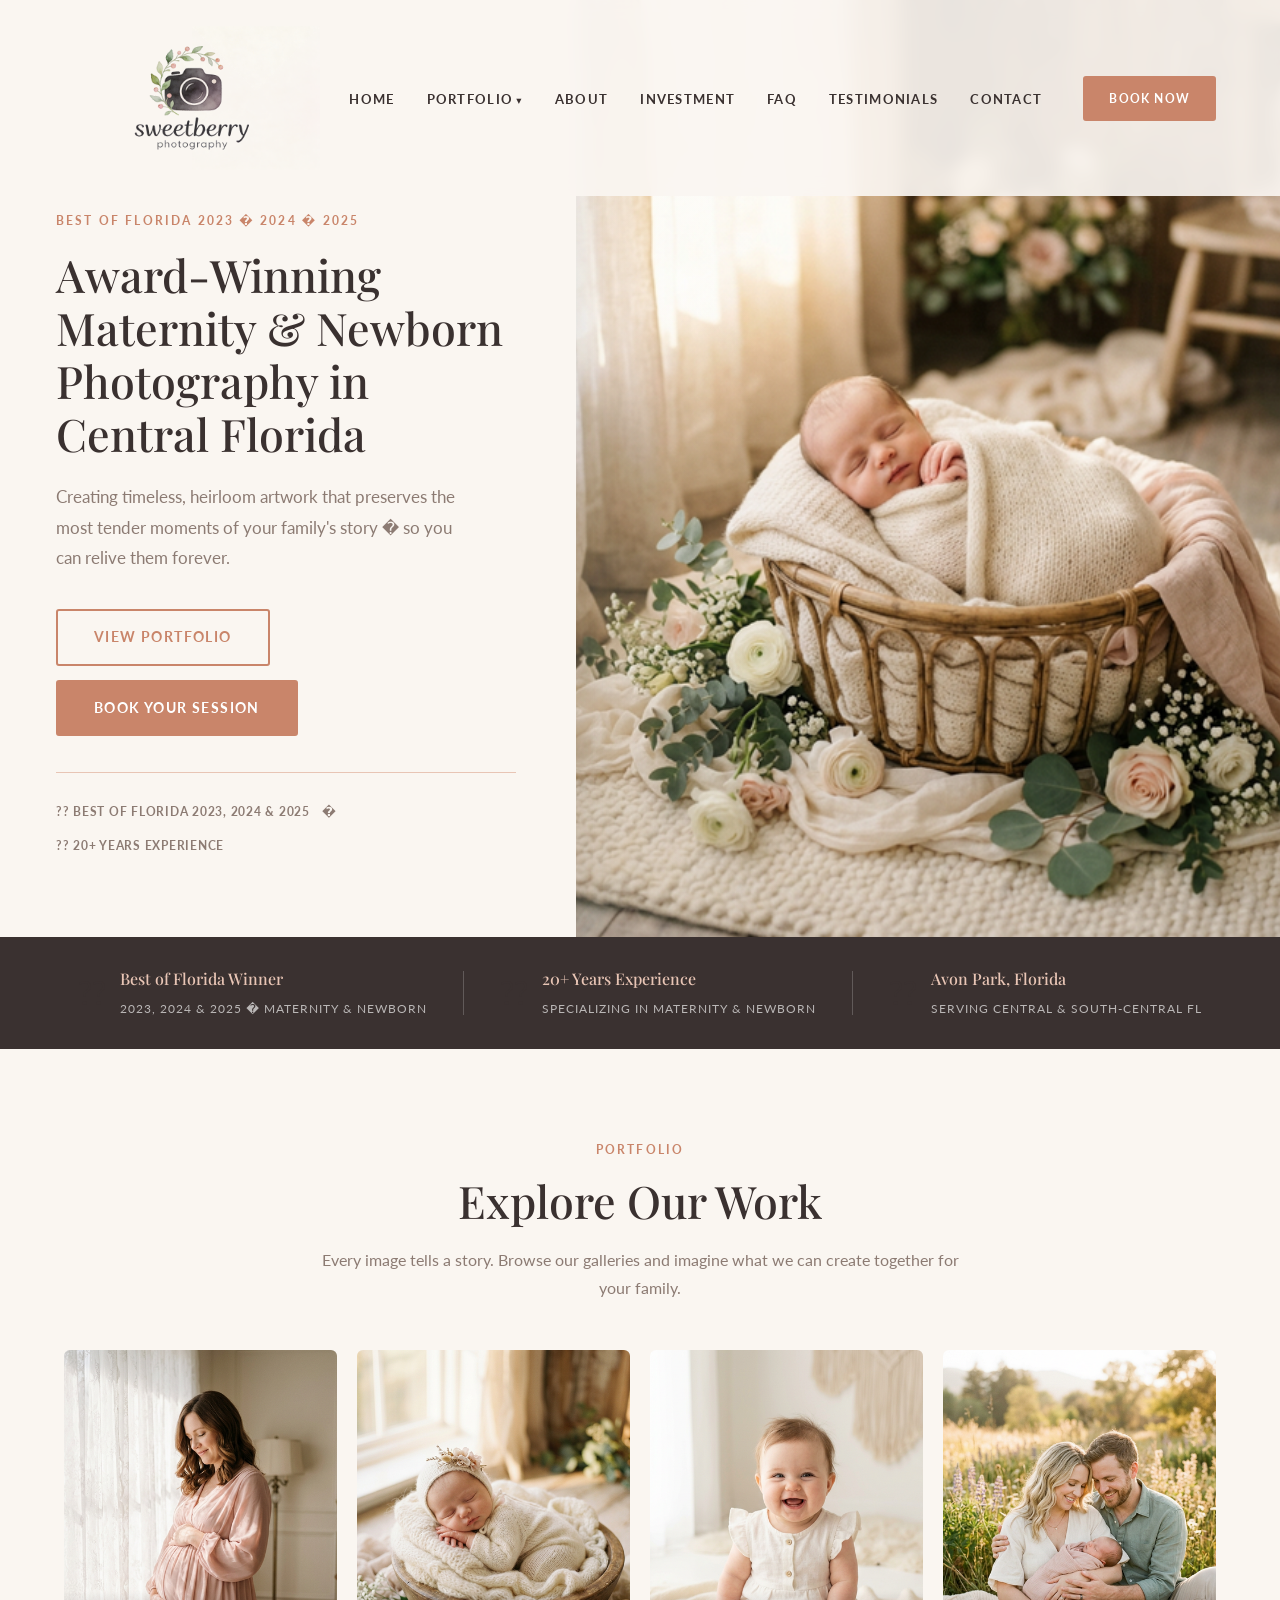
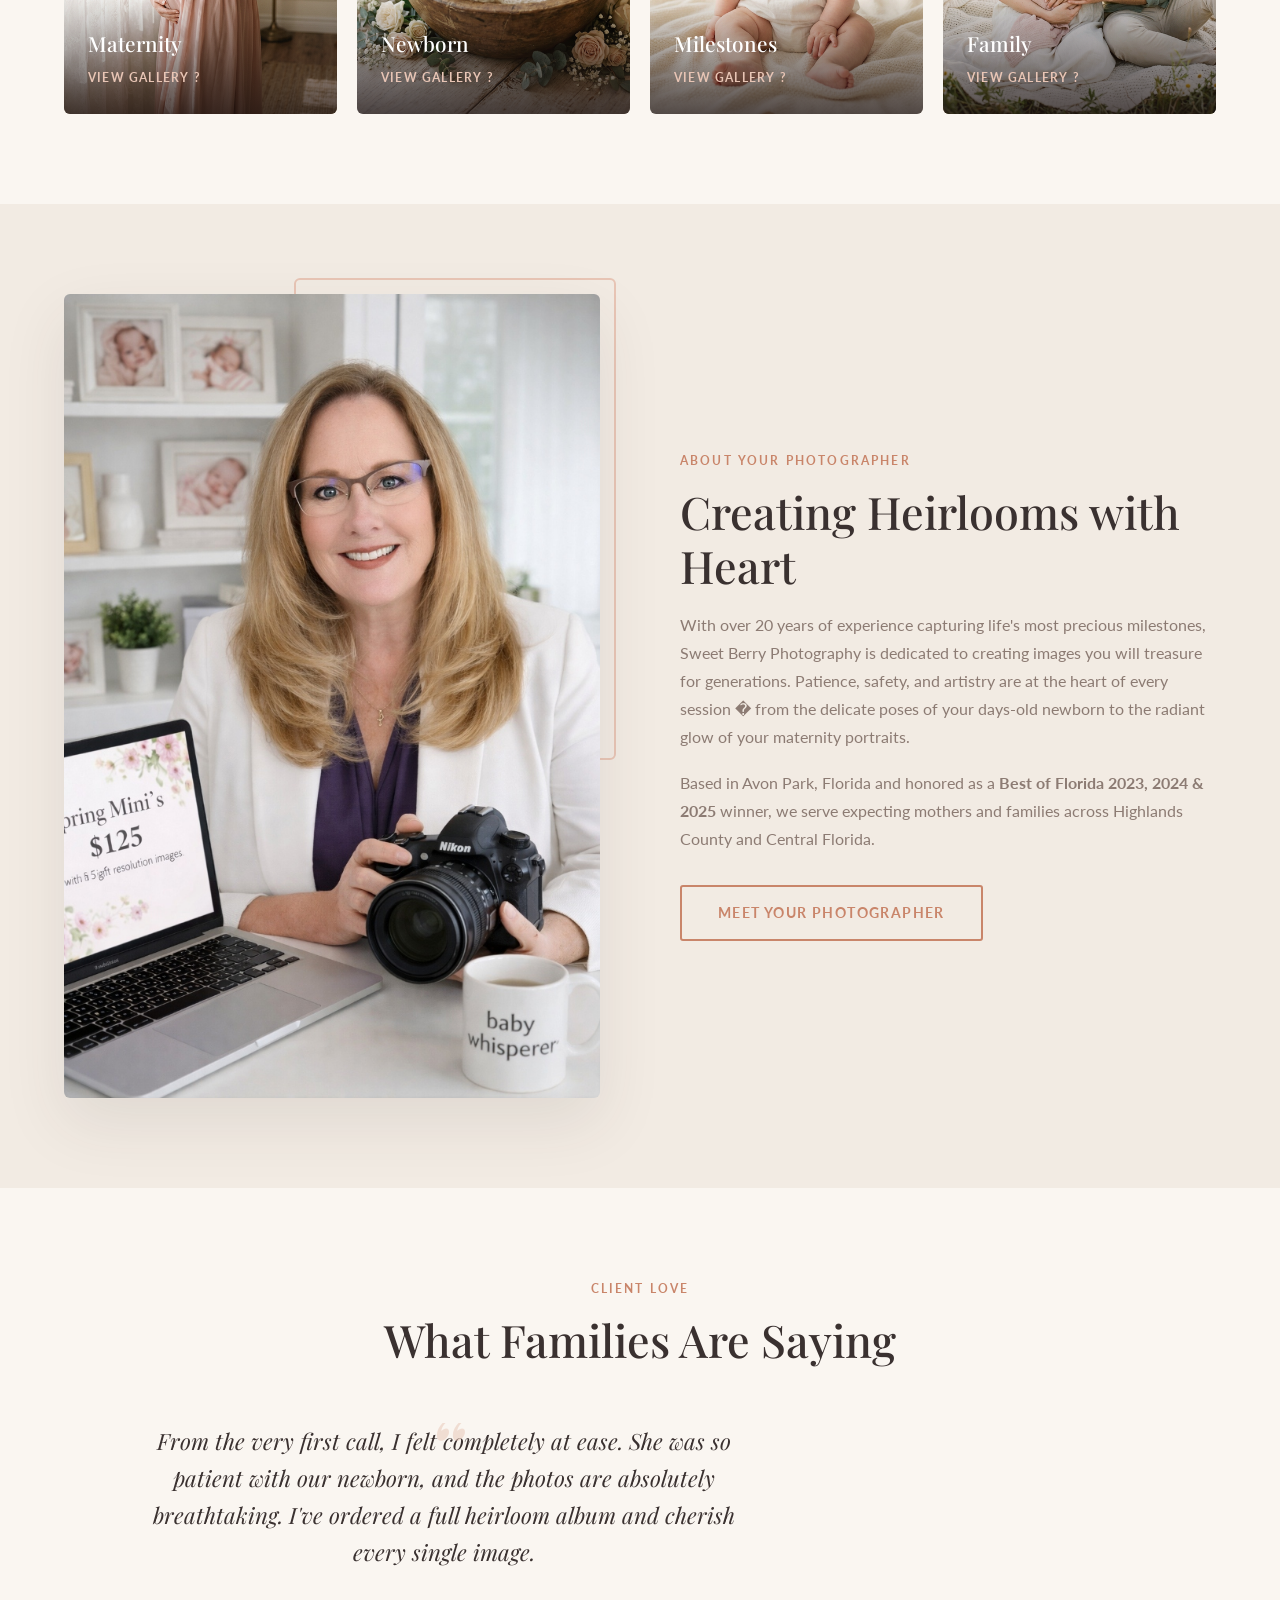
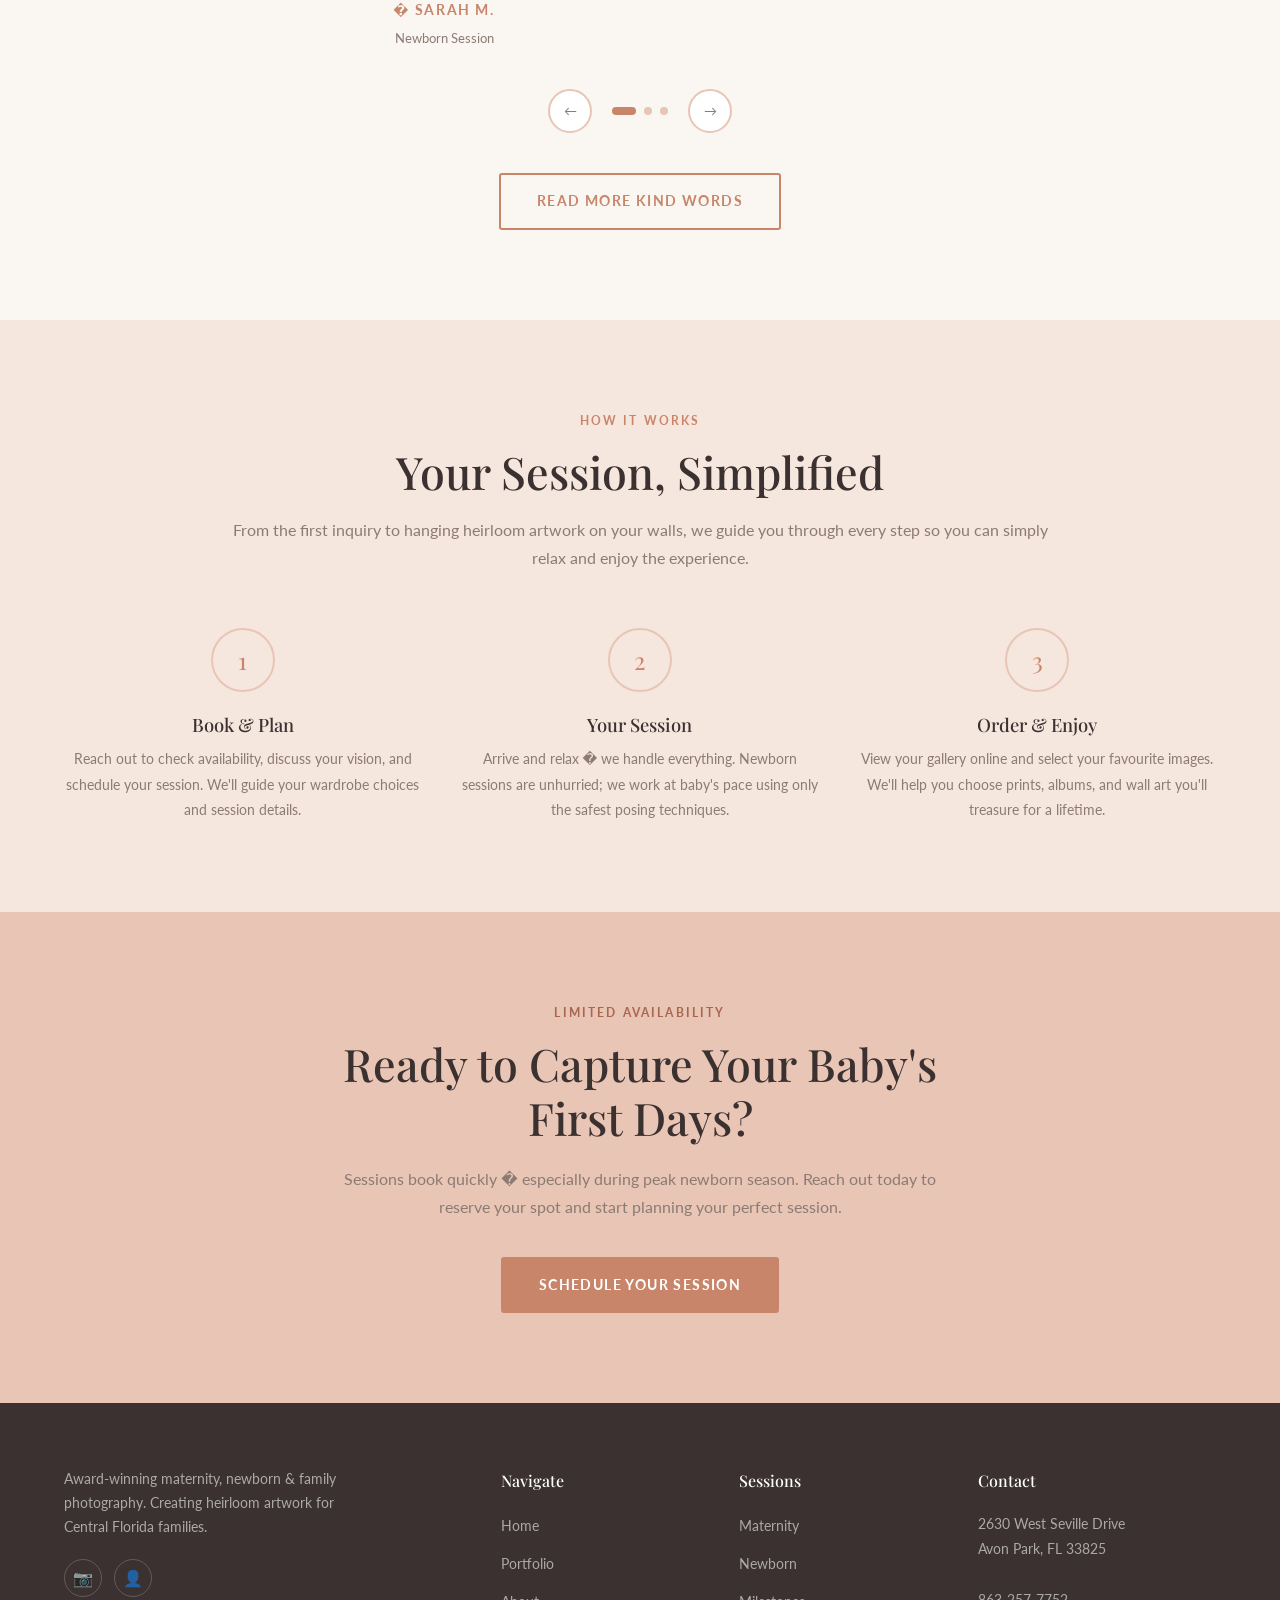
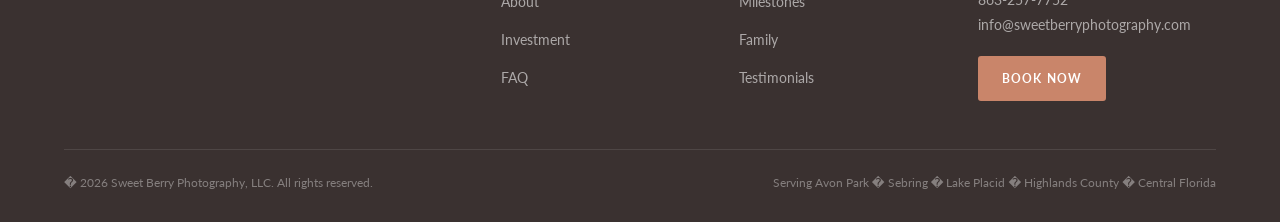
==== commit 72de099c: "Add admin interface, data files, gallery loader, and update portfolio pages" ====
--- a/index.html
+++ b/index.html
@@ -1,10 +1,10 @@
-﻿<!DOCTYPE html>
+<!DOCTYPE html>
 <html lang="en">
 
 <head>
   <meta charset="UTF-8" />
   <meta name="viewport" content="width=device-width, initial-scale=1.0" />
-  <title>Sweet Berry Photography — Award-Winning Maternity & Newborn Photography in Central Florida</title>
+  <title>Sweet Berry Photography � Award-Winning Maternity & Newborn Photography in Central Florida</title>
   <meta name="description"
     content="Award-winning maternity, newborn, and family photography studio serving Avon Park, Highlands County, and Central Florida. Best of Florida 2023, 2024 & 2025." />
   <link rel="stylesheet" href="css/style.css" />
@@ -12,10 +12,10 @@
 
 <body>
 
-  <!-- ══ NAVIGATION ══ -->
+  <!-- -- NAVIGATION -- -->
   <nav class="site-nav" id="main-nav" aria-label="Main navigation">
     <div class="nav-inner">
-      <a href="index.html" class="nav-logo nav-logo-img"><img src="images/logo-transparent.png" alt="Sweet Berry Photography" /></a>
+      <a href="index.html" class="nav-logo nav-logo-img"><img src="images/logo.png" alt="Sweet Berry Photography" /></a>
       <button class="nav-toggle" aria-label="Toggle menu" aria-expanded="false">
         <span></span><span></span><span></span>
       </button>
@@ -42,23 +42,23 @@
     </div>
   </nav>
 
-  <!-- ══ HERO ══ -->
+  <!-- -- HERO -- -->
   <section class="hero hero-split" aria-label="Hero">
     <!-- Left: text panel -->
     <div class="hero-panel">
       <div class="hero-panel-inner">
-        <span class="eyebrow">Best of Florida 2023 · 2024 · 2025</span>
+        <span class="eyebrow">Best of Florida 2023 � 2024 � 2025</span>
         <h1>Award-Winning Maternity &amp; Newborn Photography in Central Florida</h1>
         <p class="hero-sub">Creating timeless, heirloom artwork that preserves the most tender moments of your family's
-          story — so you can relive them forever.</p>
+          story � so you can relive them forever.</p>
         <div class="hero-btns">
           <a href="portfolio.html" class="btn btn-outline">View Portfolio</a>
           <a href="contact.html" class="btn btn-primary">Book Your Session</a>
         </div>
         <div class="hero-trust">
-          <span>🏆 Best of Florida 2023, 2024 &amp; 2025</span>
-          <span>·</span>
-          <span>📸 20+ Years Experience</span>
+          <span>?? Best of Florida 2023, 2024 &amp; 2025</span>
+          <span>�</span>
+          <span>?? 20+ Years Experience</span>
         </div>
       </div>
     </div>
@@ -67,19 +67,19 @@
       aria-label="Newborn photography by Sweet Berry Photography"></div>
   </section>
 
-  <!-- ══ CREDIBILITY STRIP ══ -->
+  <!-- -- CREDIBILITY STRIP -- -->
   <div class="credibility" aria-label="Awards and recognition">
     <div class="credibility-inner container">
       <div class="cred-badge">
-        <span class="icon">🏆</span>
+        <span class="icon">??</span>
         <div class="text">
           <strong>Best of Florida Winner</strong>
-          <span>2023, 2024 &amp; 2025 · Maternity &amp; Newborn</span>
+          <span>2023, 2024 &amp; 2025 � Maternity &amp; Newborn</span>
         </div>
       </div>
       <div class="cred-divider"></div>
       <div class="cred-badge">
-        <span class="icon">📸</span>
+        <span class="icon">??</span>
         <div class="text">
           <strong>20+ Years Experience</strong>
           <span>Specializing in maternity &amp; newborn</span>
@@ -87,7 +87,7 @@
       </div>
       <div class="cred-divider"></div>
       <div class="cred-badge">
-        <span class="icon">📍</span>
+        <span class="icon">??</span>
         <div class="text">
           <strong>Avon Park, Florida</strong>
           <span>Serving Central &amp; South-Central FL</span>
@@ -96,7 +96,7 @@
     </div>
   </div>
 
-  <!-- ══ FEATURED GALLERIES ══ -->
+  <!-- -- FEATURED GALLERIES -- -->
   <section class="section" aria-labelledby="galleries-heading">
     <div class="container">
       <div class="text-center fade-in" style="margin-bottom:48px">
@@ -110,47 +110,47 @@
           <img src="images/maternity-thumb.jpg" alt="Maternity photography gallery" loading="lazy" />
           <div class="cat-tile-info">
             <h3>Maternity</h3>
-            <span class="cat-link">View Gallery →</span>
+            <span class="cat-link">View Gallery ?</span>
           </div>
         </a>
         <a href="portfolio-newborn.html" class="cat-tile fade-in fade-in-delay-1">
           <img src="images/newborn-thumb.jpg" alt="Newborn photography gallery" loading="lazy" />
           <div class="cat-tile-info">
             <h3>Newborn</h3>
-            <span class="cat-link">View Gallery →</span>
+            <span class="cat-link">View Gallery ?</span>
           </div>
         </a>
         <a href="portfolio-milestones.html" class="cat-tile fade-in fade-in-delay-2">
           <img src="images/milestones-thumb.jpg" alt="Milestones and babies photography gallery" loading="lazy" />
           <div class="cat-tile-info">
             <h3>Milestones</h3>
-            <span class="cat-link">View Gallery →</span>
+            <span class="cat-link">View Gallery ?</span>
           </div>
         </a>
         <a href="portfolio-family.html" class="cat-tile fade-in fade-in-delay-3">
           <img src="images/family-thumb.jpg" alt="Family photography gallery" loading="lazy" />
           <div class="cat-tile-info">
             <h3>Family</h3>
-            <span class="cat-link">View Gallery →</span>
+            <span class="cat-link">View Gallery ?</span>
           </div>
         </a>
       </div>
     </div>
   </section>
 
-  <!-- ══ ABOUT PREVIEW ══ -->
+  <!-- -- ABOUT PREVIEW -- -->
   <section class="section section--alt" aria-labelledby="about-heading">
     <div class="container">
       <div class="about-preview">
         <div class="about-img-wrap fade-in">
-          <img src="images/about-photographer-new.png" alt="Sweet Berry Photography — the photographer" />
+          <img src="images/about-photographer-new.jpg" alt="Sweet Berry Photography � the photographer" />
         </div>
         <div class="fade-in fade-in-delay-1">
           <span class="eyebrow">About Your Photographer</span>
           <h2 id="about-heading">Creating Heirlooms with Heart</h2>
           <p style="margin-bottom:18px">With over 20 years of experience capturing life's most precious milestones,
             Sweet Berry Photography is dedicated to creating images you will treasure for generations. Patience, safety,
-            and artistry are at the heart of every session — from the delicate poses of your days-old newborn to the
+            and artistry are at the heart of every session � from the delicate poses of your days-old newborn to the
             radiant glow of your maternity portraits.</p>
           <p style="margin-bottom:32px">Based in Avon Park, Florida and honored as a <strong>Best of Florida 2023, 2024
               &amp; 2025</strong> winner, we serve expecting mothers and families across Highlands County and Central
@@ -161,7 +161,7 @@
     </div>
   </section>
 
-  <!-- ══ TESTIMONIALS ══ -->
+  <!-- -- TESTIMONIALS -- -->
   <section class="section testimonials-section" aria-labelledby="testi-heading">
     <div class="container">
       <div class="text-center fade-in" style="margin-bottom:56px">
@@ -174,21 +174,21 @@
             <p class="testimonial-quote">From the very first call, I felt completely at ease. She was so patient with
               our newborn, and the photos are absolutely breathtaking. I've ordered a full heirloom album and cherish
               every single image.</p>
-            <p class="testimonial-name">— Sarah M.</p>
+            <p class="testimonial-name">� Sarah M.</p>
             <p class="testimonial-type">Newborn Session</p>
           </div>
           <div class="testimonial-card">
             <p class="testimonial-quote">My maternity session was an experience I'll never forget. The studio is
               beautiful and I felt so beautiful in the gowns provided. The final images look like they belong in a
               magazine. Worth every penny.</p>
-            <p class="testimonial-name">— Jessica R.</p>
+            <p class="testimonial-name">� Jessica R.</p>
             <p class="testimonial-type">Maternity Session</p>
           </div>
           <div class="testimonial-card">
             <p class="testimonial-quote">We've done both maternity and newborn sessions here and the consistency of
               quality and care is incredible. She has a gift for capturing emotion and those quiet, fleeting moments
               with your baby.</p>
-            <p class="testimonial-name">— Amanda &amp; Chris T.</p>
+            <p class="testimonial-name">� Amanda &amp; Chris T.</p>
             <p class="testimonial-type">Maternity + Newborn Package</p>
           </div>
         </div>
@@ -204,7 +204,7 @@
     </div>
   </section>
 
-  <!-- ══ PROCESS ══ -->
+  <!-- -- PROCESS -- -->
   <section class="section section--blush" aria-labelledby="process-heading">
     <div class="container text-center">
       <span class="eyebrow">How It Works</span>
@@ -221,7 +221,7 @@
         <div class="process-step fade-in fade-in-delay-1">
           <div class="process-num">2</div>
           <h3>Your Session</h3>
-          <p>Arrive and relax — we handle everything. Newborn sessions are unhurried; we work at baby's pace using only
+          <p>Arrive and relax � we handle everything. Newborn sessions are unhurried; we work at baby's pace using only
             the safest posing techniques.</p>
         </div>
         <div class="process-step fade-in fade-in-delay-2">
@@ -234,18 +234,18 @@
     </div>
   </section>
 
-  <!-- ══ FINAL CTA ══ -->
+  <!-- -- FINAL CTA -- -->
   <section class="section section--rose text-center" aria-labelledby="cta-heading" style="background:var(--blush)">
     <div class="container fade-in">
       <span class="eyebrow" style="color:var(--rose-dark)">Limited Availability</span>
       <h2 id="cta-heading" style="max-width:600px;margin:0 auto 20px">Ready to Capture Your Baby's First Days?</h2>
-      <p class="mx-auto" style="margin-bottom:36px;color:var(--taupe)">Sessions book quickly — especially during peak
+      <p class="mx-auto" style="margin-bottom:36px;color:var(--taupe)">Sessions book quickly � especially during peak
         newborn season. Reach out today to reserve your spot and start planning your perfect session.</p>
       <a href="contact.html" class="btn btn-primary">Schedule Your Session</a>
     </div>
   </section>
 
-  <!-- ══ FOOTER ══ -->
+  <!-- -- FOOTER -- -->
   <footer class="site-footer" aria-label="Site footer">
     <div class="container">
       <div class="footer-grid">
@@ -290,15 +290,15 @@
         </div>
       </div>
       <div class="footer-bottom">
-        <p>© 2026 Sweet Berry Photography, LLC. All rights reserved.</p>
-        <p>Serving Avon Park · Sebring · Lake Placid · Highlands County · Central Florida</p>
+        <p>� 2026 Sweet Berry Photography, LLC. All rights reserved.</p>
+        <p>Serving Avon Park � Sebring � Lake Placid � Highlands County � Central Florida</p>
       </div>
     </div>
   </footer>
 
-  <!-- ══ LIGHTBOX ══ -->
+  <!-- -- LIGHTBOX -- -->
   <div class="lightbox" id="lightbox" role="dialog" aria-modal="true" aria-label="Image lightbox">
-    <button class="lb-close" aria-label="Close lightbox">✕</button>
+    <button class="lb-close" aria-label="Close lightbox">?</button>
     <button class="lb-prev" aria-label="Previous image">&#8592;</button>
     <img src="" alt="Gallery image" />
     <button class="lb-next" aria-label="Next image">&#8594;</button>
@@ -307,4 +307,4 @@
   <script src="js/main.js"></script>
 </body>
 
-</html>+</html>
